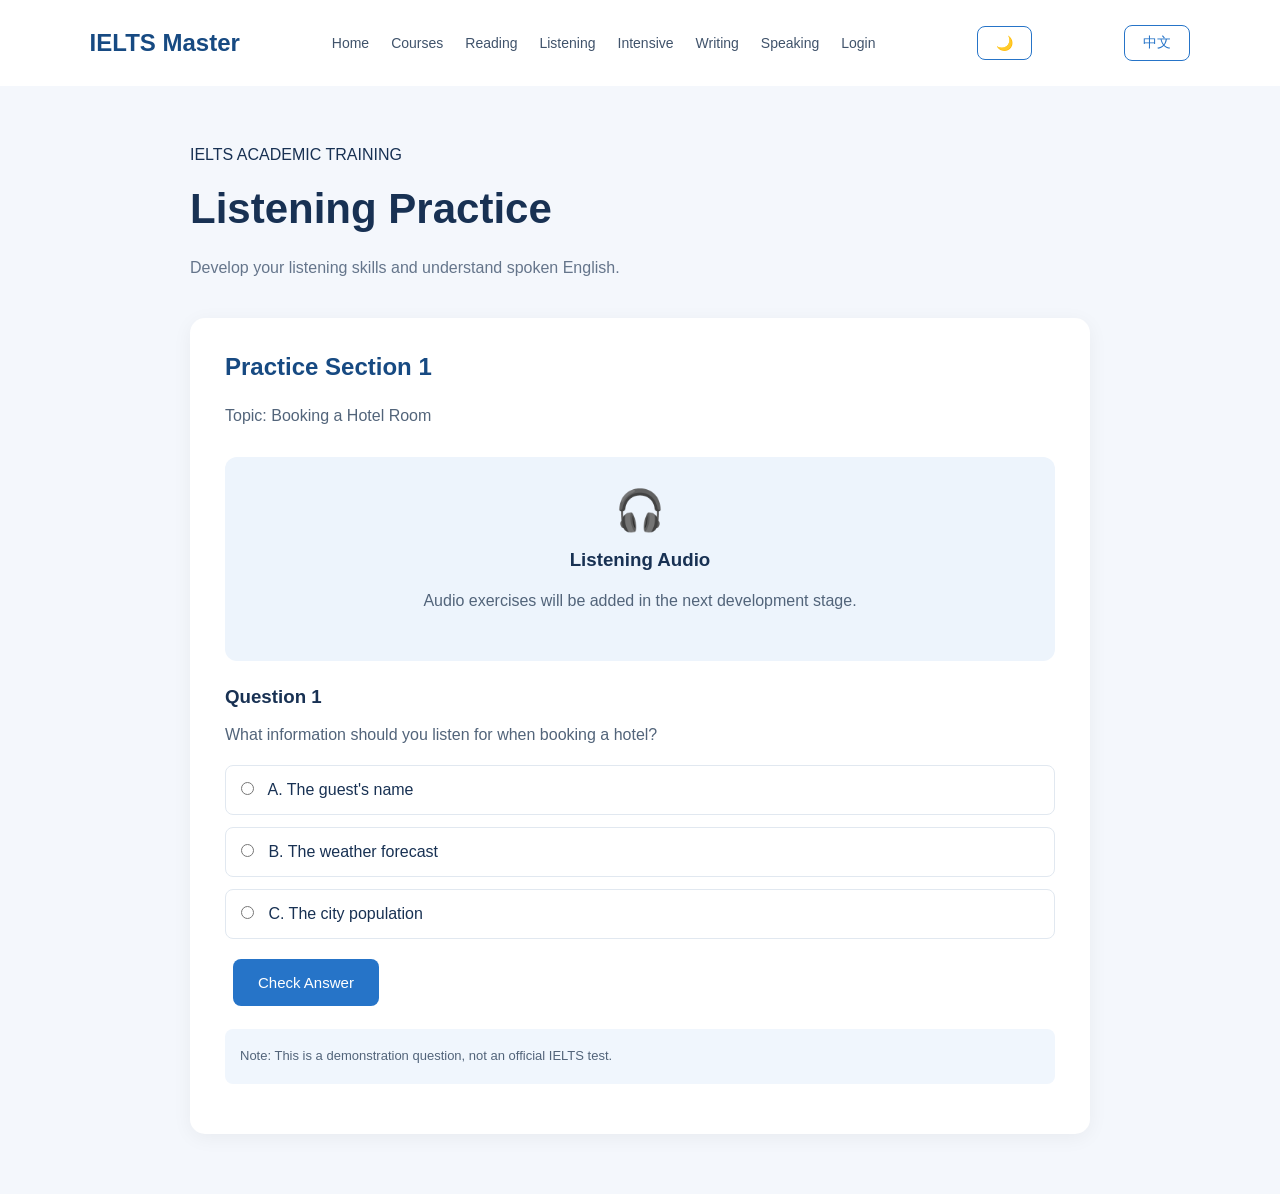
==== pages/listening.html @ 7327e27a "first commit" ====
<!DOCTYPE html>
<html lang="en">
<head>
    <meta charset="UTF-8">
    <meta name="viewport" content="width=device-width, initial-scale=1.0">
    <meta name="description" content="IELTS Master 听力练习">
    <title>IELTS Listening - IELTS Master</title>
    <link rel="stylesheet" href="../style.css">
</head>
<body>

<header>
    <a href="../index.html" class="logo">IELTS Master</a>
    
    <nav aria-label="Main navigation">
        <a href="../index.html" data-i18n="home">Home</a>
        <a href="courses.html" data-i18n="courses">Courses</a>
        <a href="reading.html" data-i18n="reading">Reading</a>
        <a href="listening.html" data-i18n="listening">Listening</a>
        <!-- 这里加了精听入口 -->
        <a href="intensive-listening.html" data-i18n="intensive">Intensive</a>
        <a href="writing.html" data-i18n="writing">Writing</a>
        <a href="speaking.html" data-i18n="speaking">Speaking</a>
        <a href="login.html" data-i18n="login">Login</a>
    </nav>
    
    <button id="languageBtn" type="button" aria-label="Switch language">中文</button>
</header>

<main class="lesson-container">
    <p class="tagline" data-i18n="academicTagline">IELTS ACADEMIC TRAINING</p>
    <h1>Listening Practice</h1>
    <p class="description" data-i18n="lessonListeningDesc">
        Develop your listening skills and understand spoken English.
    </p>

    <section class="lesson-card">
        <h2>Practice Section 1</h2>
        <p>Topic: Booking a Hotel Room</p>

        <div class="audio-placeholder">
            <span>🎧</span>
            <h3>Listening Audio</h3>
            <p>Audio exercises will be added in the next development stage.</p>
        </div>

        <h3>Question 1</h3>
        <p>What information should you listen for when booking a hotel?</p>

        <label class="answer-option">
            <input type="radio" name="listeningAnswer" value="A"> A. The guest's name
        </label>
        <label class="answer-option">
            <input type="radio" name="listeningAnswer" value="B"> B. The weather forecast
        </label>
        <label class="answer-option">
            <input type="radio" name="listeningAnswer" value="C"> C. The city population
        </label>

        <button type="button" class="primary-btn" onclick="checkListeningAnswer()">Check Answer</button>
        <p id="listeningResult"></p>
        
        <p class="notice">
            Note: This is a demonstration question, not an official IELTS test.
        </p>
    </section>
</main>

<script src="../script.js"></script>
</body>
</html>
---- style.css ----
* { margin: 0; padding: 0; box-sizing: border-box; }
body { font-family: Arial, sans-serif; background: #F4F7FC; color: #183153; transition: background-color 0.3s, color 0.3s; }
header { display: flex; justify-content: space-between; align-items: center; padding: 25px 7%; background: white; flex-wrap: wrap; gap: 15px; transition: background-color 0.3s; }
.logo { font-size: 24px; font-weight: bold; color: #174A82; text-decoration: none; }
nav { display: flex; gap: 22px; flex-wrap: wrap; align-items: center; }
nav a { text-decoration: none; color: #40536B; font-size: 14px; }
nav a:hover { color: #2674C8; }
#languageBtn { padding: 8px 18px; border: 1px solid #2674C8; background: white; color: #2674C8; border-radius: 8px; cursor: pointer; font-size: 14px; font-family: inherit; transition: 0.2s; }
#languageBtn:hover { background: #2674C8; color: white; }
h1 { font-size: 55px; margin: 25px 0; line-height: 1.2; }
h1 span { color: #2674C8; }
.description { max-width: 600px; margin: auto; line-height: 1.8; color: #65758B; }
.primary-btn, .secondary-btn { display: inline-block; padding: 15px 25px; margin: 8px; border-radius: 8px; text-decoration: none; }
.primary-btn { background: #2674C8; color: white; border: none; font-family: inherit; font-size: 15px; cursor: pointer; transition: 0.2s; }
.primary-btn:hover { background: #1a5ea6; }
.secondary-btn { border: 1px solid #2674C8; color: #2674C8; background: white; cursor: pointer; font-family: inherit; font-size: 15px; transition: 0.2s; }
.secondary-btn:hover { background: #F0F6FD; }

/* Dashboard */
.dashboard { max-width: 1200px; margin: 0 auto; padding: 55px 30px; }
.welcome-section { display: flex; justify-content: space-between; align-items: center; gap: 30px; margin-bottom: 55px; }
.welcome-section h1 { font-size: 38px; margin: 18px 0; }
.welcome-section h1 span { color: #2674C8; }
.target-card { background: #174A82; color: white; padding: 30px; border-radius: 15px; min-width: 230px; }
.target-card p { font-size: 12px; letter-spacing: 2px; }
.target-card h2 { font-size: 45px; margin: 12px 0; }
.target-card span { font-size: 12px; color: #D7E5F5; }
.progress-section, .skills-section { margin-bottom: 55px; }
.progress-section h2, .skills-section h2 { font-size: 24px; margin-bottom: 20px; }
.progress-grid { display: grid; grid-template-columns: repeat(4, 1fr); gap: 20px; }
.progress-card { background: white; padding: 22px; border-radius: 12px; box-shadow: 0 3px 15px rgba(0,0,0,0.04); transition: background-color 0.3s; }
.progress-card h3 { font-size: 18px; margin-bottom: 12px; }
.progress-bar { height: 8px; background: #E7EDF5; border-radius: 10px; overflow: hidden; margin-bottom: 10px; }
.progress-bar div { height: 100%; background: #2674C8; border-radius: 10px; }
.progress-card span { font-size: 13px; color: #2674C8; font-weight: bold; }
.skills-section > p { color: #65758B; margin-bottom: 25px; }
.skills-grid { display: grid; grid-template-columns: repeat(4, 1fr); gap: 20px; }
.skill-card { background: white; padding: 25px; border-radius: 14px; text-decoration: none; color: #183153; box-shadow: 0 3px 15px rgba(0,0,0,0.04); transition: 0.3s; }
.skill-card:hover { transform: translateY(-5px); box-shadow: 0 8px 25px rgba(0,0,0,0.1); }
.skill-icon { font-size: 35px; margin-bottom: 15px; }
.skill-card h3 { margin-bottom: 10px; }
.skill-card p { color: #8290A3; font-size: 13px; margin-bottom: 20px; }
.skill-card span { color: #2674C8; font-size: 13px; font-weight: bold; }
.mock-section { background: #E5EFFB; padding: 35px; border-radius: 15px; display: flex; justify-content: space-between; align-items: center; gap: 20px; transition: background-color 0.3s; }
.mock-section h2 { margin-bottom: 10px; }
.mock-section p { color: #65758B; }

/* Lesson Pages */
.lesson-container { max-width: 950px; margin: 0 auto; padding: 60px 25px; }
.lesson-container h1 { font-size: 42px; margin: 20px 0; }
.lesson-container .description { margin: 0; }
.lesson-card { background: white; padding: 35px; margin-top: 35px; border-radius: 15px; box-shadow: 0 4px 20px rgba(0,0,0,0.05); transition: background-color 0.3s; }
.lesson-card h2 { margin-bottom: 20px; color: #174A82; }
.lesson-card h3 { margin: 25px 0 12px; }
.lesson-card p { line-height: 1.9; color: #52647A; margin-bottom: 15px; }
.lesson-card hr { border: none; border-top: 1px solid #E5EAF0; margin: 25px 0; }
.answer-option { display: block; padding: 15px; margin: 12px 0; border: 1px solid #E1E8F0; border-radius: 8px; cursor: pointer; transition: 0.2s; }
.answer-option:hover { background: #F0F6FD; border-color: #2674C8; }
.answer-option input { margin-right: 10px; }
.audio-placeholder { background: #EDF4FC; padding: 30px; margin: 25px 0; border-radius: 12px; text-align: center; }
.audio-placeholder span { font-size: 40px; }
.audio-placeholder h3 { margin: 15px 0; }
.notice { background: #F0F6FD; padding: 15px; border-radius: 8px; font-size: 13px; color: #52647A; }
.essay-input { width: 100%; min-height: 300px; padding: 18px; border: 1px solid #D6E0EC; border-radius: 10px; font-family: Arial, sans-serif; font-size: 15px; line-height: 1.8; resize: vertical; }
.essay-input:focus { outline: none; border-color: #2674C8; }
.speaking-question { background: #F4F7FC; padding: 20px; margin: 15px 0; border-radius: 10px; }
.word-hint { color: #B8860B; font-size: 13px; margin-left: 6px; }
.word-hint.ok { color: #2E8B57; }

/* Mock Test Timer */
.mock-options { display: grid; grid-template-columns: repeat(2, 1fr); gap: 18px; margin-top: 30px; }
.mock-option { background: white; border: 2px solid #E1E8F0; border-radius: 12px; padding: 25px; text-align: left; cursor: pointer; font-family: inherit; transition: 0.2s; }
.mock-option:hover { border-color: #2674C8; transform: translateY(-3px); box-shadow: 0 6px 18px rgba(38, 116, 200, 0.12); }
.mock-option h3 { color: #174A82; margin-bottom: 6px; font-size: 20px; }
.mock-option p { color: #65758B; font-size: 14px; margin: 0; }
.timer-display { font-size: 96px; font-weight: bold; text-align: center; color: #174A82; font-family: 'Courier New', monospace; margin: 50px 0; letter-spacing: 4px; }
.timer-display.warning { color: #D93025; animation: timerPulse 1s infinite; }
@keyframes timerPulse { 0%, 100% { opacity: 1; } 50% { opacity: 0.5; } }
.timer-controls { display: flex; justify-content: center; gap: 15px; margin: 25px 0; }
#timerMessage { text-align: center; font-size: 20px; font-weight: bold; min-height: 28px; }

/* Courses Page */
.course-container { max-width: 1100px; }
.course-header { margin-bottom: 30px; }
.course-controls { display: flex; flex-direction: column; gap: 15px; margin-bottom: 30px; }
.course-search { width: 100%; padding: 15px 20px; border: 2px solid #E1E8F0; border-radius: 10px; font-size: 15px; font-family: inherit; transition: 0.2s; outline: none; }
.course-search:focus { border-color: #2674C8; box-shadow: 0 0 0 3px rgba(38, 116, 200, 0.1); }
.course-tabs { display: flex; gap: 10px; flex-wrap: wrap; }
.tab-btn { padding: 8px 18px; border: 1px solid #D6E0EC; background: white; color: #52647A; border-radius: 20px; cursor: pointer; font-size: 14px; font-family: inherit; transition: 0.2s; }
.tab-btn:hover { border-color: #2674C8; color: #2674C8; }
.tab-btn.active { background: #2674C8; color: white; border-color: #2674C8; }
.course-grid { display: grid; grid-template-columns: repeat(3, 1fr); gap: 20px; }

/* 关键：卡片样式必须包含 display: block; 和 cursor: pointer; */
.course-card {
    display: block;
    text-decoration: none;
    color: inherit;
    background: white; 
    border-radius: 12px; 
    overflow: hidden;
    box-shadow: 0 4px 15px rgba(0,0,0,0.05); 
    transition: 0.3s; 
    cursor: pointer;
}
.course-card:hover { transform: translateY(-5px); box-shadow: 0 8px 25px rgba(0,0,0,0.1); }
.course-cover { height: 140px; position: relative; display: flex; justify-content: center; align-items: center; }
.play-icon { background: rgba(0,0,0,0.3); color: white; width: 45px; height: 45px; border-radius: 50%; display: flex; justify-content: center; align-items: center; font-size: 18px; padding-left: 4px; transition: 0.2s; }
.course-card:hover .play-icon { background: #2674C8; transform: scale(1.1); }
.course-duration { position: absolute; bottom: 8px; right: 8px; background: rgba(0,0,0,0.6); color: white; font-size: 12px; padding: 2px 6px; border-radius: 4px; }
.course-info { padding: 18px; }
.course-title { font-size: 15px; line-height: 1.5; margin-bottom: 12px; color: #183153; display: -webkit-box; -webkit-line-clamp: 2; -webkit-box-orient: vertical; overflow: hidden; height: 45px; }
.course-meta { display: flex; justify-content: space-between; font-size: 12px; color: #8290A3; margin-bottom: 10px; }
.course-tag { display: inline-block; background: #F0F6FD; color: #2674C8; font-size: 11px; padding: 3px 8px; border-radius: 4px; font-weight: bold; }
.no-results { text-align: center; color: #8290A3; padding: 40px 0; font-size: 16px; }

/* 夜间模式 */
body.dark-mode { background-color: #121212; color: #E0E0E0; }
body.dark-mode header { background-color: #1E1E1E; box-shadow: 0 2px 10px rgba(0,0,0,0.5); }
body.dark-mode .logo, body.dark-mode .lesson-card h2, body.dark-mode .mock-option h3, body.dark-mode .timer-display { color: #66B2FF; }
body.dark-mode nav a { color: #B0B0B0; }
body.dark-mode nav a:hover { color: #66B2FF; }
body.dark-mode .progress-card, body.dark-mode .skill-card, body.dark-mode .lesson-card, body.dark-mode .mock-option, body.dark-mode .course-card, body.dark-mode .course-search { background-color: #1E1E1E; box-shadow: 0 4px 15px rgba(0,0,0,0.3); color: #E0E0E0; border-color: #333; }
body.dark-mode .description, body.dark-mode .skills-section > p, body.dark-mode .skill-card p, body.dark-mode .lesson-card p, body.dark-mode .course-meta, body.dark-mode .mock-option p, body.dark-mode .no-results { color: #A0A0A0; }
body.dark-mode .progress-bar { background: #333; }
body.dark-mode .mock-section, body.dark-mode .speaking-question, body.dark-mode .audio-placeholder, body.dark-mode .notice { background: #252525; color: #A0A0A0; }
body.dark-mode .answer-option { border-color: #333; }
body.dark-mode .answer-option:hover { background: #2A2A2A; border-color: #66B2FF; }
body.dark-mode .essay-input { background: #121212; border-color: #333; color: #E0E0E0; }
body.dark-mode .essay-input:focus { border-color: #66B2FF; }
body.dark-mode .tab-btn { background: #1E1E1E; border-color: #333; color: #A0A0A0; }
body.dark-mode .tab-btn:hover, body.dark-mode .tab-btn.active { background: #66B2FF; color: #121212; border-color: #66B2FF; }
body.dark-mode .course-title { color: #E0E0E0; }
body.dark-mode .course-tag { background: #2A2A2A; color: #66B2FF; }

/* 响应式 */
@media (max-width: 900px) { .course-grid { grid-template-columns: repeat(2, 1fr); } }
@media (max-width: 768px) {
    header { flex-direction: column; gap: 20px; padding: 20px 5%; }
    nav { justify-content: center; }
    h1 { font-size: 38px; }
    .welcome-section { flex-direction: column; align-items: stretch; }
    .progress-grid, .skills-grid { grid-template-columns: repeat(2, 1fr); }
    .mock-section { flex-direction: column; align-items: flex-start; }
    .lesson-container { padding: 35px 18px; }
    .lesson-card { padding: 22px; }
    .lesson-container h1 { font-size: 32px; }
}
@media (max-width: 600px) { .course-grid { grid-template-columns: 1fr; } .mock-options { grid-template-columns: 1fr; } .timer-display { font-size: 64px; } }
@media (max-width: 480px) { .progress-grid, .skills-grid { grid-template-columns: 1fr; } .dashboard { padding: 30px 18px; } }
/* （保留你原来的所有 CSS，在文件最末尾加上以下这段） */

/* 精听听写专属样式 */
.audio-player-container {
    display: flex;
    justify-content: center;
    margin: 30px 0;
}
.audio-player-container audio {
    width: 100%;
    max-width: 500px;
    outline: none;
}
.intensive-actions {
    display: flex;
    gap: 15px;
    margin-top: 15px;
}
.dictation-result {
    margin-top: 25px;
    padding: 25px;
    background: #F4F7FC;
    border-radius: 12px;
    border: 1px solid #E1E8F0;
    line-height: 2.2;
    font-size: 16px;
}
.word-correct {
    color: #2E8B57;
    font-weight: bold;
    background: #E8F5E9;
    padding: 2px 4px;
    border-radius: 4px;
    margin-right: 4px;
}
.word-wrong {
    color: #D93025;
    font-weight: bold;
    background: #FFEBEE;
    text-decoration: line-through;
    padding: 2px 4px;
    border-radius: 4px;
    margin-right: 4px;
}
.word-missing {
    color: #666;
    text-decoration: underline;
    background: #EEEEEE;
    padding: 2px 4px;
    border-radius: 4px;
    margin-right: 4px;
}
.transcript-box {
    margin-top: 20px;
    padding: 20px;
    background: #FFF8E1;
    border-left: 4px solid #FFC107;
    border-radius: 4px;
}
.transcript-box h4 {
    margin-bottom: 10px;
    color: #B8860B;
}

/* 夜间模式适配精听 */
body.dark-mode .dictation-result {
    background: #1E1E1E;
    border-color: #333;
}
body.dark-mode .word-correct { background: #1B3B24; color: #66BB6A; }
body.dark-mode .word-wrong { background: #3B1C1C; color: #EF5350; }
body.dark-mode .word-missing { background: #333; color: #AAA; }
body.dark-mode .transcript-box {
    background: #2A2A2A;
    border-left-color: #FFA000;
    color: #E0E0E0;
}
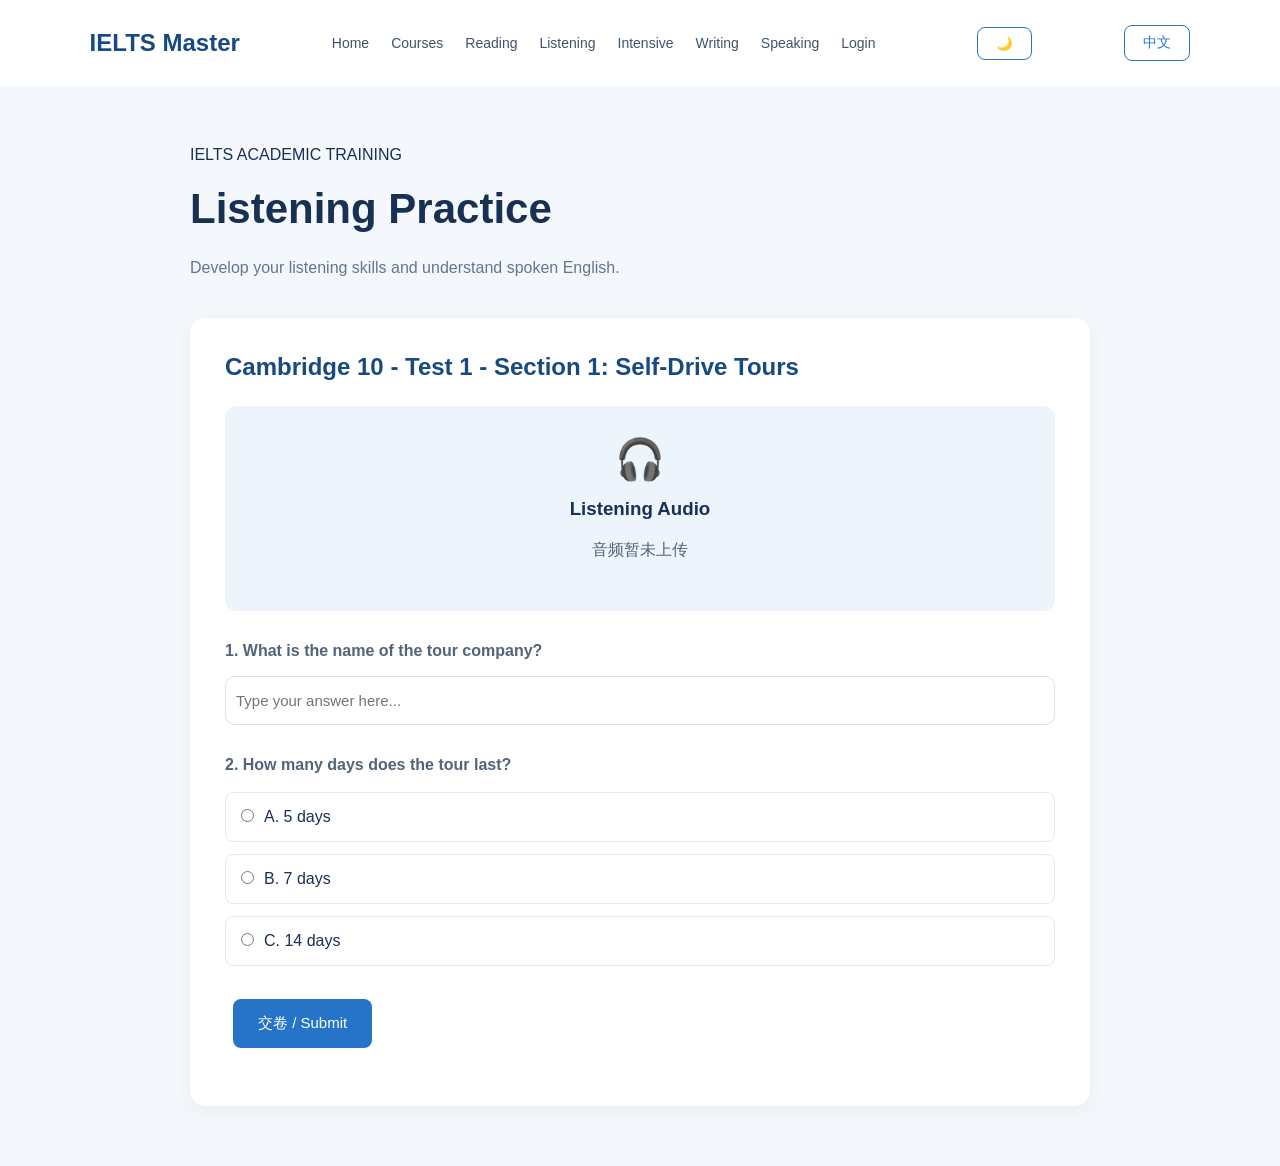
==== commit 7ec16137: "feat: complete dynamic exam engine" ====
--- a/pages/listening.html
+++ b/pages/listening.html
@@ -1,10 +1,8 @@
-
 <!DOCTYPE html>
 <html lang="en">
 <head>
     <meta charset="UTF-8">
     <meta name="viewport" content="width=device-width, initial-scale=1.0">
-    <meta name="description" content="IELTS Master 听力练习">
     <title>IELTS Listening - IELTS Master</title>
     <link rel="stylesheet" href="../style.css">
 </head>
@@ -12,19 +10,16 @@
 
 <header>
     <a href="../index.html" class="logo">IELTS Master</a>
-    
     <nav aria-label="Main navigation">
         <a href="../index.html" data-i18n="home">Home</a>
         <a href="courses.html" data-i18n="courses">Courses</a>
         <a href="reading.html" data-i18n="reading">Reading</a>
         <a href="listening.html" data-i18n="listening">Listening</a>
-        <!-- 这里加了精听入口 -->
         <a href="intensive-listening.html" data-i18n="intensive">Intensive</a>
         <a href="writing.html" data-i18n="writing">Writing</a>
         <a href="speaking.html" data-i18n="speaking">Speaking</a>
         <a href="login.html" data-i18n="login">Login</a>
     </nav>
-    
     <button id="languageBtn" type="button" aria-label="Switch language">中文</button>
 </header>
 
@@ -35,38 +30,12 @@
         Develop your listening skills and understand spoken English.
     </p>
 
-    <section class="lesson-card">
-        <h2>Practice Section 1</h2>
-        <p>Topic: Booking a Hotel Room</p>
-
-        <div class="audio-placeholder">
-            <span>🎧</span>
-            <h3>Listening Audio</h3>
-            <p>Audio exercises will be added in the next development stage.</p>
-        </div>
-
-        <h3>Question 1</h3>
-        <p>What information should you listen for when booking a hotel?</p>
-
-        <label class="answer-option">
-            <input type="radio" name="listeningAnswer" value="A"> A. The guest's name
-        </label>
-        <label class="answer-option">
-            <input type="radio" name="listeningAnswer" value="B"> B. The weather forecast
-        </label>
-        <label class="answer-option">
-            <input type="radio" name="listeningAnswer" value="C"> C. The city population
-        </label>
-
-        <button type="button" class="primary-btn" onclick="checkListeningAnswer()">Check Answer</button>
-        <p id="listeningResult"></p>
-        
-        <p class="notice">
-            Note: This is a demonstration question, not an official IELTS test.
-        </p>
-    </section>
+    <!-- 题目由 JS 渲染 -->
+    <div id="listeningContent"></div>
 </main>
 
+<!-- 关键：必须先加载 data.js，再加载 script.js -->
+<script src="../data.js"></script>
 <script src="../script.js"></script>
 </body>
 </html>
